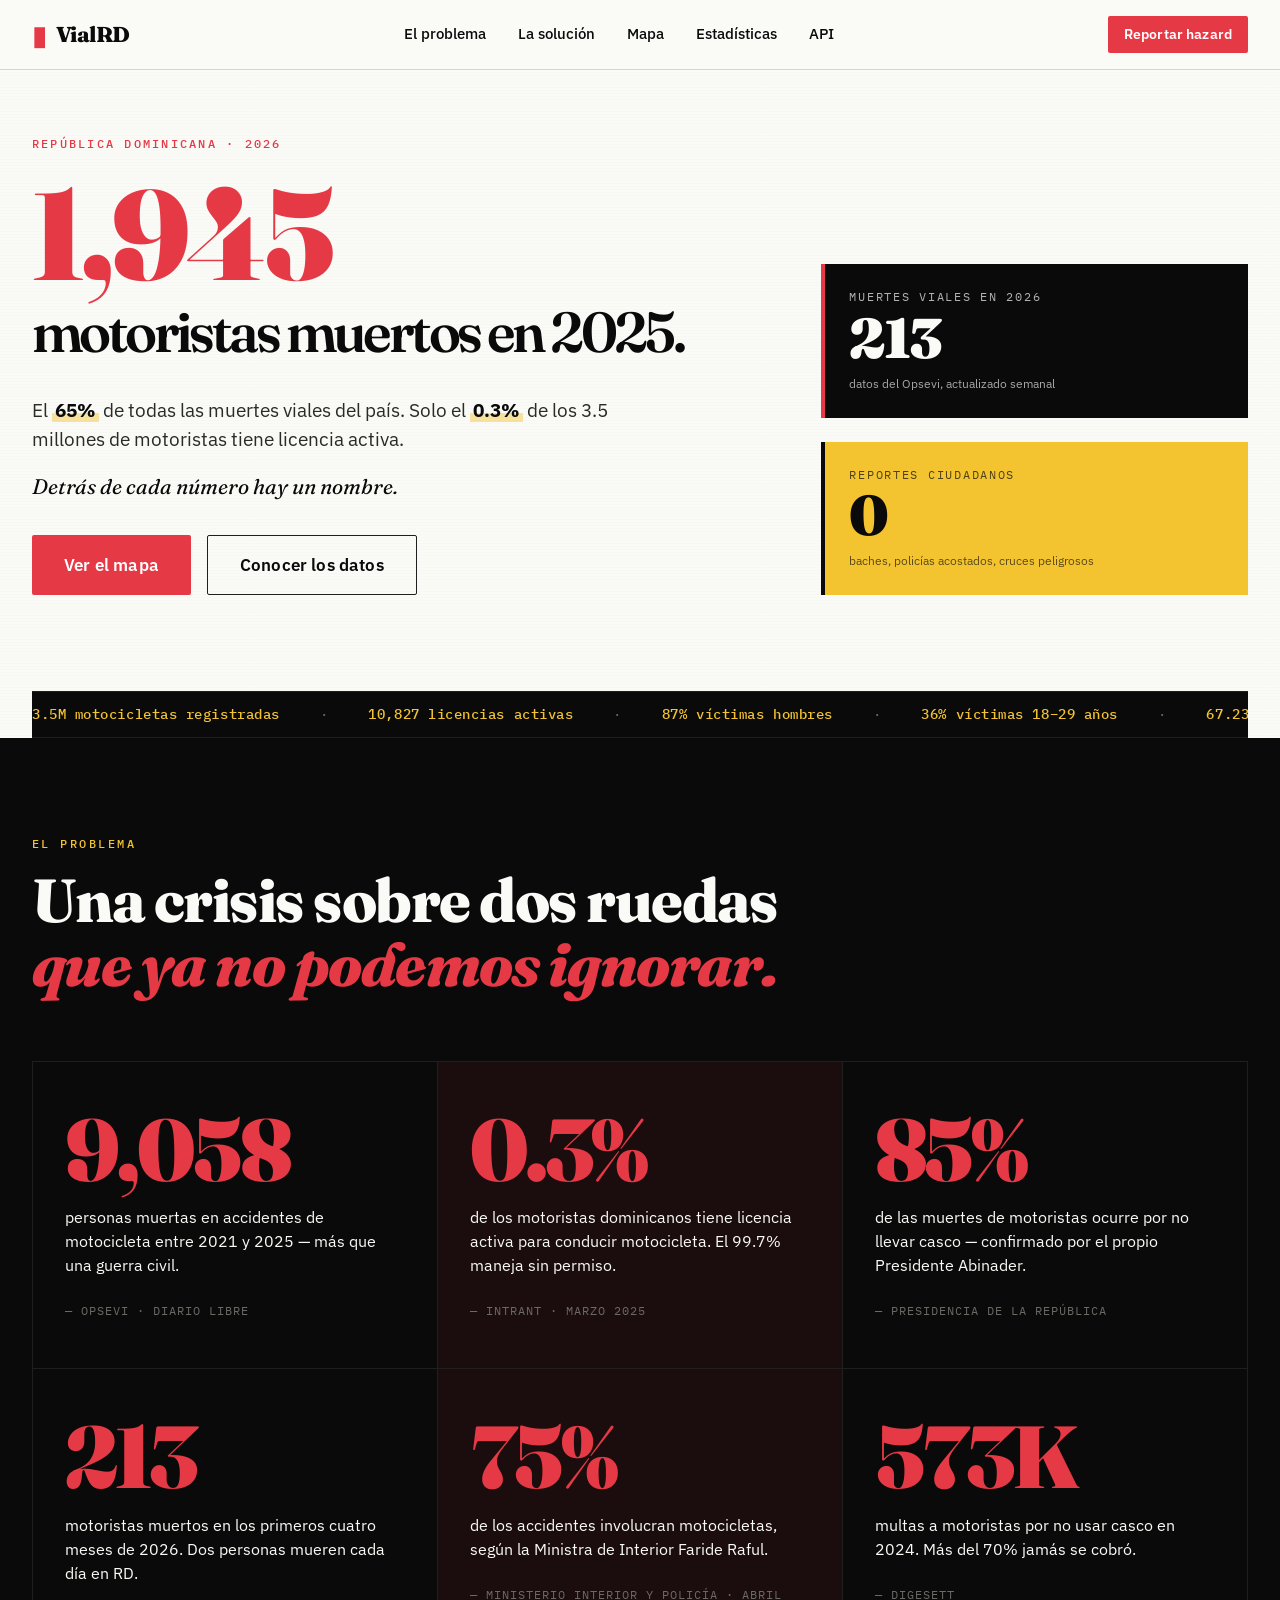
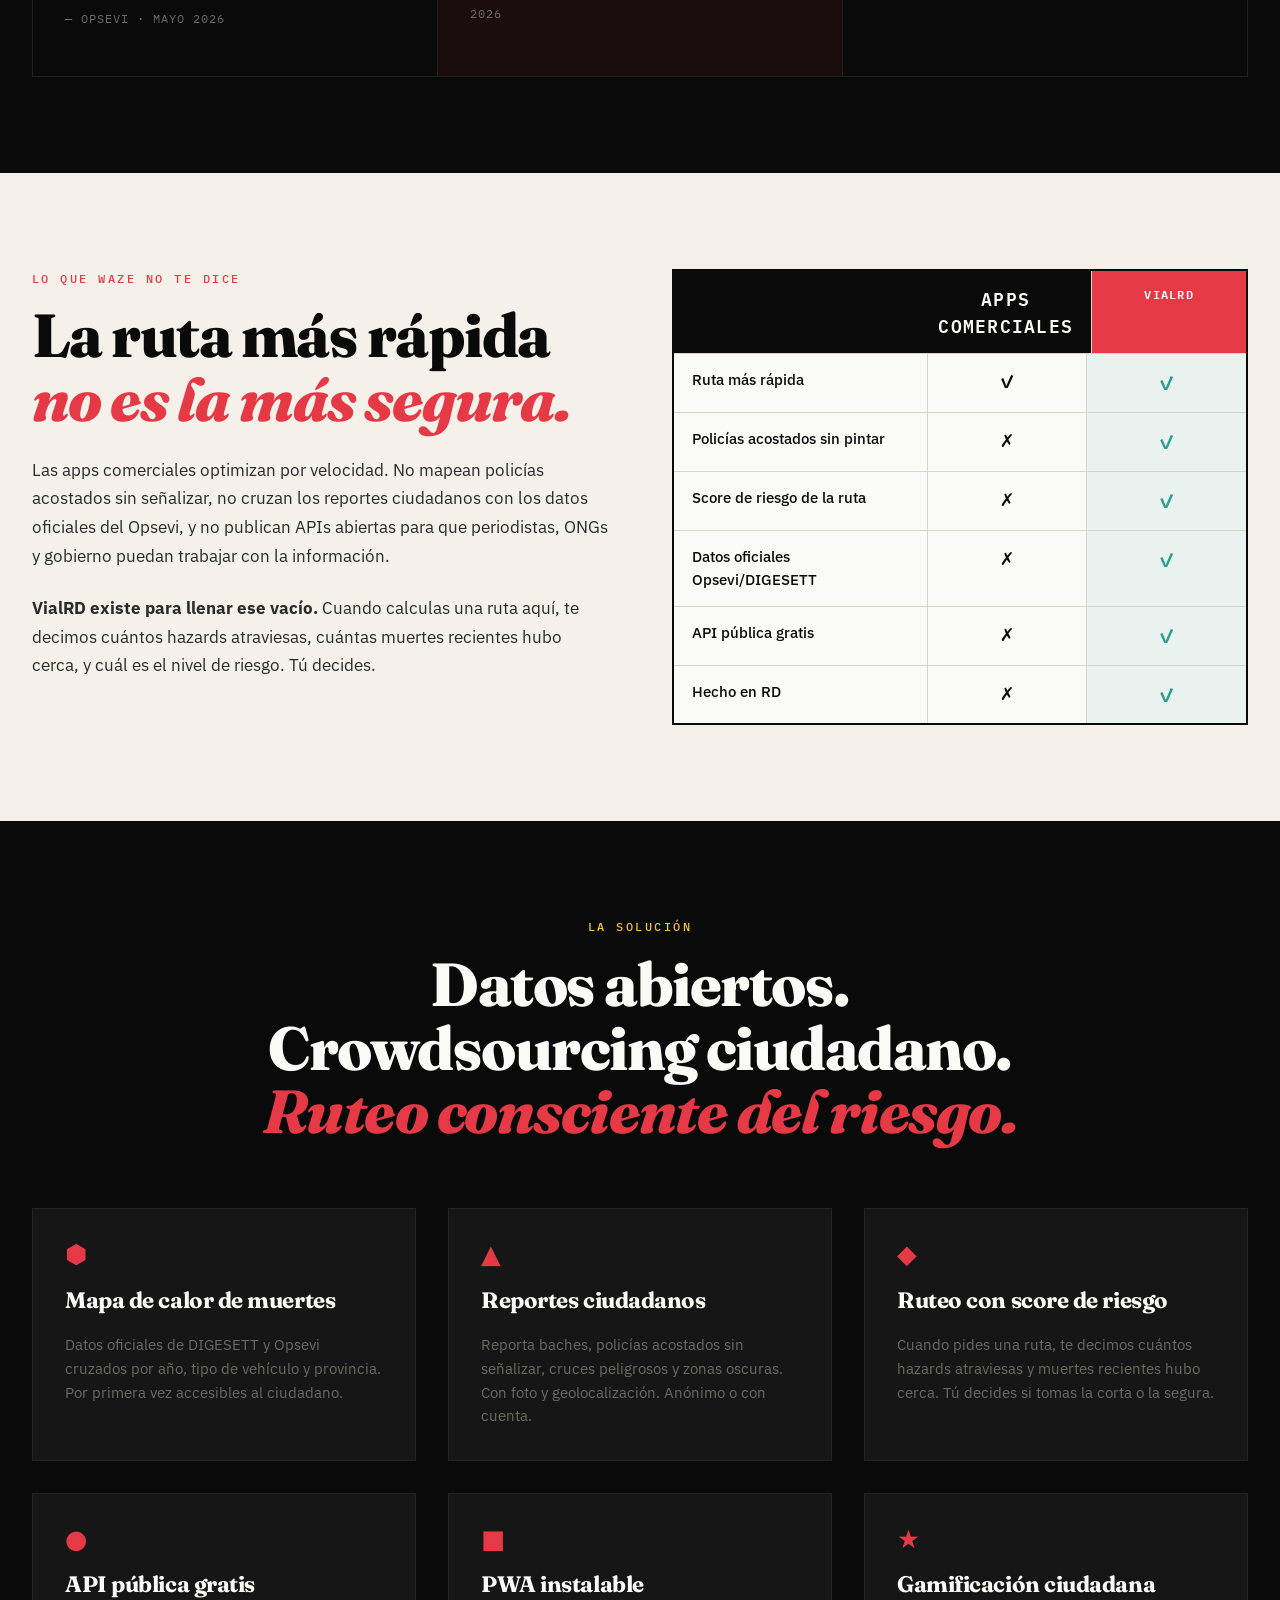
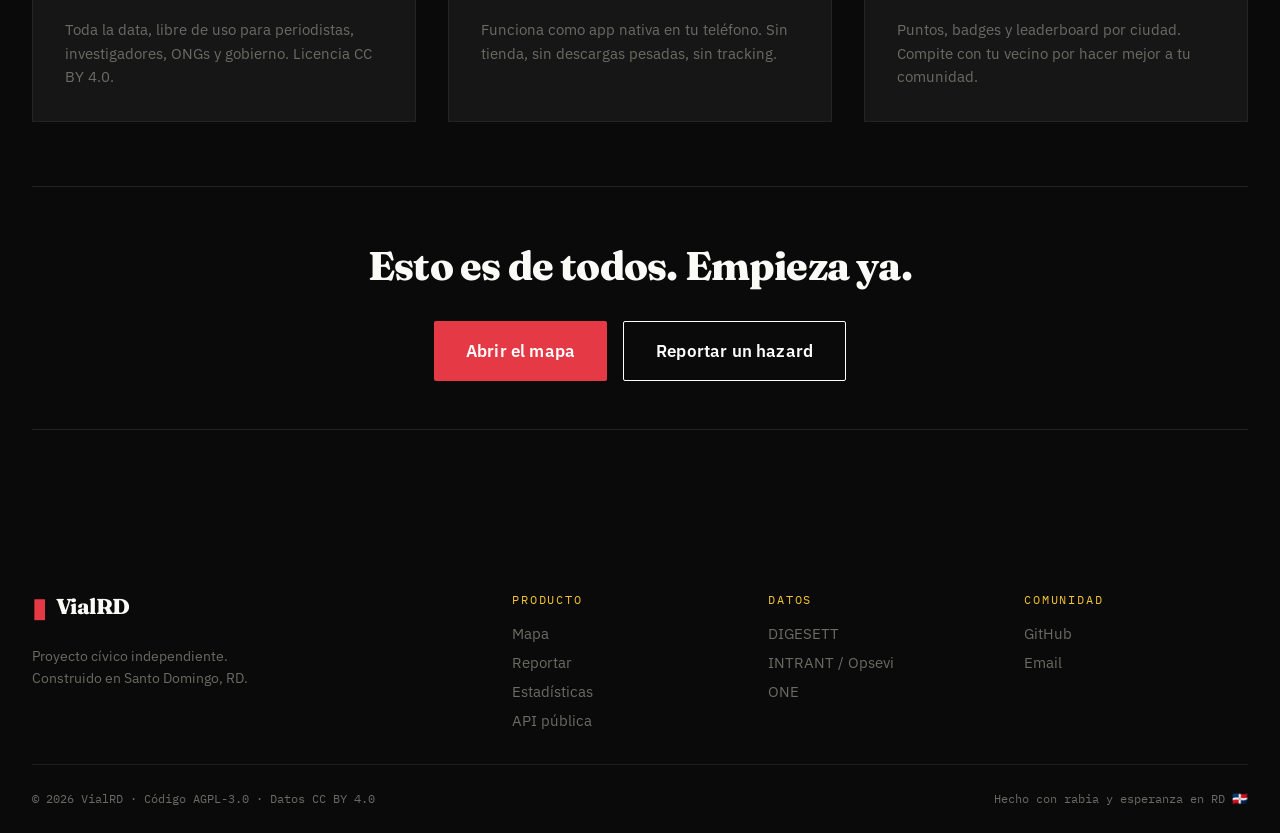
==== index.html @ b94d3d39 "feat: initial MVP — landing + schema + design system" ====
<!DOCTYPE html>
<html lang="es-DO">
<head>
  <meta charset="UTF-8" />
  <meta name="viewport" content="width=device-width, initial-scale=1.0" />
  <meta name="theme-color" content="#0a0a0a" />
  <title>VialRD — Datos viales abiertos de República Dominicana</title>
  <meta name="description" content="Plataforma cívica de datos viales abiertos. Mapeamos muertes, baches y policías acostados sin señalizar. Ruteo consciente del riesgo. 100% gratis, 100% dominicano." />

  <!-- Open Graph -->
  <meta property="og:title" content="VialRD — Datos viales abiertos de RD" />
  <meta property="og:description" content="65% de las muertes viales en RD son motoristas. Solo el 0.3% tiene licencia. Aquí están los datos." />
  <meta property="og:type" content="website" />
  <meta property="og:url" content="https://vialrd.com" />

  <!-- Fuentes: Fraunces (display editorial) + IBM Plex Sans (body) -->
  <link rel="preconnect" href="https://fonts.googleapis.com" />
  <link rel="preconnect" href="https://fonts.gstatic.com" crossorigin />
  <link href="https://fonts.googleapis.com/css2?family=Fraunces:opsz,wght@9..144,400;9..144,600;9..144,800;9..144,900&family=IBM+Plex+Mono:wght@400;500;700&family=IBM+Plex+Sans:wght@400;500;600;700&display=swap" rel="stylesheet" />

  <link rel="stylesheet" href="css/style.css" />
  <link rel="icon" type="image/svg+xml" href="data:image/svg+xml,%3Csvg xmlns='http://www.w3.org/2000/svg' viewBox='0 0 100 100'%3E%3Crect width='100' height='100' fill='%23E63946'/%3E%3Ctext x='50' y='68' font-family='serif' font-size='60' font-weight='900' text-anchor='middle' fill='white'%3EV%3C/text%3E%3C/svg%3E" />
</head>
<body>

  <!-- ════════════════════════════════════════════════════ -->
  <!-- TOP BAR — minimal, editorial                          -->
  <!-- ════════════════════════════════════════════════════ -->
  <header class="topbar">
    <a href="/" class="brand">
      <span class="brand__mark">▮</span>
      <span class="brand__name">VialRD</span>
    </a>
    <nav class="topnav">
      <a href="#problema">El problema</a>
      <a href="#solucion">La solución</a>
      <a href="/app.html">Mapa</a>
      <a href="/stats.html">Estadísticas</a>
      <a href="/api-docs.html">API</a>
    </nav>
    <a href="/reportar.html" class="btn btn--primary btn--sm">Reportar hazard</a>
  </header>

  <!-- ════════════════════════════════════════════════════ -->
  <!-- HERO — datos crudos al frente                          -->
  <!-- ════════════════════════════════════════════════════ -->
  <section class="hero">
    <div class="hero__grid">
      <div class="hero__main">
        <div class="hero__kicker">REPÚBLICA DOMINICANA · 2026</div>
        <h1 class="hero__title">
          <span class="hero__num">1,945</span>
          <span class="hero__label">motoristas muertos en 2025.</span>
        </h1>
        <p class="hero__lede">
          El <strong>65%</strong> de todas las muertes viales del país. Solo el
          <strong>0.3%</strong> de los 3.5 millones de motoristas tiene licencia activa.
          <span class="hero__lede-emphasis">Detrás de cada número hay un nombre.</span>
        </p>
        <div class="hero__cta">
          <a href="/app.html" class="btn btn--primary btn--lg">Ver el mapa</a>
          <a href="#problema" class="btn btn--ghost btn--lg">Conocer los datos</a>
        </div>
      </div>

      <aside class="hero__sidebar">
        <div class="counter">
          <div class="counter__label">muertes viales en 2026</div>
          <div class="counter__value" data-counter="fatalities-ytd">—</div>
          <div class="counter__caption">datos del Opsevi, actualizado semanal</div>
        </div>
        <div class="counter counter--alt">
          <div class="counter__label">reportes ciudadanos</div>
          <div class="counter__value" data-counter="reports-total">—</div>
          <div class="counter__caption">baches, policías acostados, cruces peligrosos</div>
        </div>
      </aside>
    </div>

    <div class="hero__ticker">
      <div class="ticker__track">
        <span>3.5M motocicletas registradas</span><span>·</span>
        <span>10,827 licencias activas</span><span>·</span>
        <span>87% víctimas hombres</span><span>·</span>
        <span>36% víctimas 18–29 años</span><span>·</span>
        <span>67.23 muertes por 100,000 habitantes (OMS)</span><span>·</span>
        <span>573,078 multas sin casco en 2024</span><span>·</span>
        <span>70% de las multas sin cobrar</span><span>·</span>
        <!-- duplicado para loop infinito -->
        <span>3.5M motocicletas registradas</span><span>·</span>
        <span>10,827 licencias activas</span><span>·</span>
        <span>87% víctimas hombres</span><span>·</span>
        <span>36% víctimas 18–29 años</span><span>·</span>
      </div>
    </div>
  </section>

  <!-- ════════════════════════════════════════════════════ -->
  <!-- PROBLEMA — números editoriales tipo magazine          -->
  <!-- ════════════════════════════════════════════════════ -->
  <section id="problema" class="section section--dark">
    <div class="section__inner">
      <div class="section__head">
        <div class="eyebrow">El problema</div>
        <h2 class="section__title">
          Una crisis sobre dos ruedas <em>que ya no podemos ignorar.</em>
        </h2>
      </div>

      <div class="stats-grid">
        <article class="stat-card">
          <div class="stat-card__num">9,058</div>
          <div class="stat-card__desc">
            personas muertas en accidentes de motocicleta entre 2021 y 2025 — más que una guerra civil.
          </div>
          <div class="stat-card__source">— Opsevi · Diario Libre</div>
        </article>

        <article class="stat-card stat-card--accent">
          <div class="stat-card__num">0.3%</div>
          <div class="stat-card__desc">
            de los motoristas dominicanos tiene licencia activa para conducir motocicleta. El 99.7% maneja sin permiso.
          </div>
          <div class="stat-card__source">— INTRANT · marzo 2025</div>
        </article>

        <article class="stat-card">
          <div class="stat-card__num">85%</div>
          <div class="stat-card__desc">
            de las muertes de motoristas ocurre por no llevar casco — confirmado por el propio Presidente Abinader.
          </div>
          <div class="stat-card__source">— Presidencia de la República</div>
        </article>

        <article class="stat-card">
          <div class="stat-card__num">213</div>
          <div class="stat-card__desc">
            motoristas muertos en los primeros cuatro meses de 2026. Dos personas mueren cada día en RD.
          </div>
          <div class="stat-card__source">— Opsevi · mayo 2026</div>
        </article>

        <article class="stat-card stat-card--accent">
          <div class="stat-card__num">75%</div>
          <div class="stat-card__desc">
            de los accidentes involucran motocicletas, según la Ministra de Interior Faride Raful.
          </div>
          <div class="stat-card__source">— Ministerio Interior y Policía · abril 2026</div>
        </article>

        <article class="stat-card">
          <div class="stat-card__num">573K</div>
          <div class="stat-card__desc">
            multas a motoristas por no usar casco en 2024. Más del 70% jamás se cobró.
          </div>
          <div class="stat-card__source">— DIGESETT</div>
        </article>
      </div>
    </div>
  </section>

  <!-- ════════════════════════════════════════════════════ -->
  <!-- LO QUE FALTA — qué Waze y otros NO te dicen           -->
  <!-- ════════════════════════════════════════════════════ -->
  <section class="section section--cream">
    <div class="section__inner">
      <div class="split">
        <div class="split__left">
          <div class="eyebrow eyebrow--dark">Lo que Waze no te dice</div>
          <h2 class="section__title section__title--dark">
            La ruta más rápida <em>no es la más segura.</em>
          </h2>
          <p class="prose">
            Las apps comerciales optimizan por velocidad. No mapean policías acostados sin señalizar,
            no cruzan los reportes ciudadanos con los datos oficiales del Opsevi, y no publican
            APIs abiertas para que periodistas, ONGs y gobierno puedan trabajar con la información.
          </p>
          <p class="prose">
            <strong>VialRD existe para llenar ese vacío.</strong> Cuando calculas una ruta aquí,
            te decimos cuántos hazards atraviesas, cuántas muertes recientes hubo cerca, y cuál es
            el nivel de riesgo. Tú decides.
          </p>
        </div>

        <div class="split__right">
          <div class="comparison">
            <div class="comparison__row comparison__row--head">
              <div></div>
              <div class="comparison__col">Apps comerciales</div>
              <div class="comparison__col comparison__col--us">VialRD</div>
            </div>
            <div class="comparison__row">
              <div class="comparison__feat">Ruta más rápida</div>
              <div class="comparison__col">✓</div>
              <div class="comparison__col comparison__col--us">✓</div>
            </div>
            <div class="comparison__row">
              <div class="comparison__feat">Policías acostados sin pintar</div>
              <div class="comparison__col">✗</div>
              <div class="comparison__col comparison__col--us">✓</div>
            </div>
            <div class="comparison__row">
              <div class="comparison__feat">Score de riesgo de la ruta</div>
              <div class="comparison__col">✗</div>
              <div class="comparison__col comparison__col--us">✓</div>
            </div>
            <div class="comparison__row">
              <div class="comparison__feat">Datos oficiales Opsevi/DIGESETT</div>
              <div class="comparison__col">✗</div>
              <div class="comparison__col comparison__col--us">✓</div>
            </div>
            <div class="comparison__row">
              <div class="comparison__feat">API pública gratis</div>
              <div class="comparison__col">✗</div>
              <div class="comparison__col comparison__col--us">✓</div>
            </div>
            <div class="comparison__row">
              <div class="comparison__feat">Hecho en RD</div>
              <div class="comparison__col">✗</div>
              <div class="comparison__col comparison__col--us">✓</div>
            </div>
          </div>
        </div>
      </div>
    </div>
  </section>

  <!-- ════════════════════════════════════════════════════ -->
  <!-- SOLUCIÓN — features                                    -->
  <!-- ════════════════════════════════════════════════════ -->
  <section id="solucion" class="section section--dark">
    <div class="section__inner">
      <div class="section__head section__head--center">
        <div class="eyebrow">La solución</div>
        <h2 class="section__title">
          Datos abiertos. Crowdsourcing ciudadano. <em>Ruteo consciente del riesgo.</em>
        </h2>
      </div>

      <div class="features">
        <article class="feature">
          <div class="feature__icon">⬢</div>
          <h3>Mapa de calor de muertes</h3>
          <p>Datos oficiales de DIGESETT y Opsevi cruzados por año, tipo de vehículo y provincia. Por primera vez accesibles al ciudadano.</p>
        </article>

        <article class="feature">
          <div class="feature__icon">▲</div>
          <h3>Reportes ciudadanos</h3>
          <p>Reporta baches, policías acostados sin señalizar, cruces peligrosos y zonas oscuras. Con foto y geolocalización. Anónimo o con cuenta.</p>
        </article>

        <article class="feature">
          <div class="feature__icon">◆</div>
          <h3>Ruteo con score de riesgo</h3>
          <p>Cuando pides una ruta, te decimos cuántos hazards atraviesas y muertes recientes hubo cerca. Tú decides si tomas la corta o la segura.</p>
        </article>

        <article class="feature">
          <div class="feature__icon">●</div>
          <h3>API pública gratis</h3>
          <p>Toda la data, libre de uso para periodistas, investigadores, ONGs y gobierno. Licencia CC BY 4.0.</p>
        </article>

        <article class="feature">
          <div class="feature__icon">■</div>
          <h3>PWA instalable</h3>
          <p>Funciona como app nativa en tu teléfono. Sin tienda, sin descargas pesadas, sin tracking.</p>
        </article>

        <article class="feature">
          <div class="feature__icon">★</div>
          <h3>Gamificación ciudadana</h3>
          <p>Puntos, badges y leaderboard por ciudad. Compite con tu vecino por hacer mejor a tu comunidad.</p>
        </article>
      </div>

      <div class="cta-band">
        <h3>Esto es de todos. Empieza ya.</h3>
        <div class="cta-band__buttons">
          <a href="/app.html" class="btn btn--primary btn--lg">Abrir el mapa</a>
          <a href="/reportar.html" class="btn btn--outline btn--lg">Reportar un hazard</a>
        </div>
      </div>
    </div>
  </section>

  <!-- ════════════════════════════════════════════════════ -->
  <!-- FOOTER                                                 -->
  <!-- ════════════════════════════════════════════════════ -->
  <footer class="footer">
    <div class="footer__inner">
      <div class="footer__col">
        <div class="brand brand--footer">
          <span class="brand__mark">▮</span>
          <span class="brand__name">VialRD</span>
        </div>
        <p class="footer__tag">
          Proyecto cívico independiente.<br />
          Construido en Santo Domingo, RD.
        </p>
      </div>
      <div class="footer__col">
        <div class="footer__heading">Producto</div>
        <a href="/app.html">Mapa</a>
        <a href="/reportar.html">Reportar</a>
        <a href="/stats.html">Estadísticas</a>
        <a href="/api-docs.html">API pública</a>
      </div>
      <div class="footer__col">
        <div class="footer__heading">Datos</div>
        <a href="https://datos.gob.do" target="_blank" rel="noopener">DIGESETT</a>
        <a href="https://intrant.gob.do" target="_blank" rel="noopener">INTRANT / Opsevi</a>
        <a href="https://one.gob.do" target="_blank" rel="noopener">ONE</a>
      </div>
      <div class="footer__col">
        <div class="footer__heading">Comunidad</div>
        <a href="https://github.com/datard-cybe/vialrd" target="_blank" rel="noopener">GitHub</a>
        <a href="mailto:contacto@vialrd.com">Email</a>
      </div>
    </div>
    <div class="footer__bottom">
      <span>© 2026 VialRD · Código AGPL-3.0 · Datos CC BY 4.0</span>
      <span>Hecho con rabia y esperanza en RD 🇩🇴</span>
    </div>
  </footer>

  <script type="module" src="js/app.js"></script>
</body>
</html>
---- css/style.css ----
/* ===========================================================
   VialRD — Design system
   Estética: editorial · periodística · datos crudos al frente
   =========================================================== */

:root {
  /* Paleta — alerta vial + editorial */
  --c-bg:           #fafaf7;     /* crema cálido */
  --c-bg-dark:      #0a0a0a;     /* negro periódico */
  --c-bg-cream:     #f5f1ea;     /* crema más profundo */
  --c-ink:          #0a0a0a;     /* texto principal */
  --c-ink-soft:     #2a2a28;
  --c-ink-mute:     #6b6a64;
  --c-line:         #d8d4ca;
  --c-line-dark:    #1f1f1f;

  /* Acentos — semáforo */
  --c-accent:       #e63946;     /* rojo de alerta */
  --c-accent-dark:  #b8232f;
  --c-yellow:       #f4c430;     /* señal de tránsito */
  --c-yellow-dark:  #c89e1f;
  --c-green:        #2a9d8f;     /* OK */

  /* Tipografía */
  --f-display: 'Fraunces', 'Times New Roman', serif;
  --f-body:    'IBM Plex Sans', system-ui, sans-serif;
  --f-mono:    'IBM Plex Mono', 'SF Mono', Menlo, monospace;

  /* Spacing */
  --s-1: 0.5rem;
  --s-2: 1rem;
  --s-3: 1.5rem;
  --s-4: 2rem;
  --s-5: 3rem;
  --s-6: 4rem;
  --s-7: 6rem;
  --s-8: 8rem;

  /* Layout */
  --max-w: 1280px;
  --radius: 0;       /* editorial = sin redondeo, líneas duras */
  --radius-sm: 2px;
}

/* === Reset === */
*, *::before, *::after { box-sizing: border-box; margin: 0; padding: 0; }
html { scroll-behavior: smooth; -webkit-text-size-adjust: 100%; }
body {
  font-family: var(--f-body);
  font-size: 17px;
  line-height: 1.55;
  color: var(--c-ink);
  background: var(--c-bg);
  -webkit-font-smoothing: antialiased;
  -moz-osx-font-smoothing: grayscale;
  overflow-x: hidden;
}
img, svg { display: block; max-width: 100%; }
button { font-family: inherit; cursor: pointer; border: none; background: none; }
a { color: inherit; text-decoration: none; transition: color 0.15s ease; }
em { font-style: italic; font-family: var(--f-display); }

/* ============================================================ */
/* TOPBAR                                                       */
/* ============================================================ */
.topbar {
  position: sticky;
  top: 0;
  z-index: 100;
  display: flex;
  align-items: center;
  justify-content: space-between;
  padding: var(--s-2) var(--s-4);
  background: var(--c-bg);
  border-bottom: 1px solid var(--c-line);
  backdrop-filter: blur(8px);
}

.brand {
  display: flex;
  align-items: center;
  gap: 10px;
  font-family: var(--f-display);
  font-weight: 800;
  font-size: 1.35rem;
  letter-spacing: -0.02em;
}
.brand__mark {
  color: var(--c-accent);
  font-size: 1.6rem;
  line-height: 0.8;
  transform: translateY(2px);
}
.brand--footer { color: var(--c-bg); }
.brand--footer .brand__mark { color: var(--c-accent); }

.topnav {
  display: flex;
  gap: var(--s-4);
  font-size: 0.92rem;
  font-weight: 500;
}
.topnav a {
  position: relative;
  padding: 4px 0;
}
.topnav a:hover { color: var(--c-accent); }
.topnav a::after {
  content: '';
  position: absolute;
  left: 0; right: 0; bottom: -2px;
  height: 2px;
  background: var(--c-accent);
  transform: scaleX(0);
  transform-origin: left;
  transition: transform 0.2s ease;
}
.topnav a:hover::after { transform: scaleX(1); }

@media (max-width: 768px) {
  .topnav { display: none; }
}

/* ============================================================ */
/* BUTTONS                                                      */
/* ============================================================ */
.btn {
  display: inline-flex;
  align-items: center;
  justify-content: center;
  padding: 12px 22px;
  font-family: var(--f-body);
  font-weight: 600;
  font-size: 0.95rem;
  letter-spacing: 0.01em;
  border-radius: var(--radius-sm);
  transition: all 0.18s ease;
  white-space: nowrap;
  cursor: pointer;
}
.btn--sm { padding: 8px 16px; font-size: 0.85rem; }
.btn--lg { padding: 16px 32px; font-size: 1.05rem; }

.btn--primary {
  background: var(--c-accent);
  color: white;
}
.btn--primary:hover {
  background: var(--c-accent-dark);
  transform: translateY(-1px);
  box-shadow: 0 6px 20px rgba(230, 57, 70, 0.25);
}

.btn--ghost {
  background: transparent;
  color: var(--c-ink);
  border: 1px solid var(--c-line-dark);
}
.btn--ghost:hover {
  background: var(--c-ink);
  color: white;
}

.btn--outline {
  background: transparent;
  color: white;
  border: 1px solid white;
}
.btn--outline:hover {
  background: white;
  color: var(--c-ink);
}

/* ============================================================ */
/* HERO                                                         */
/* ============================================================ */
.hero {
  position: relative;
  padding: var(--s-6) var(--s-4) 0;
  overflow: hidden;
}
.hero::before {
  /* sutil textura de papel de periódico */
  content: '';
  position: absolute;
  inset: 0;
  background-image:
    repeating-linear-gradient(
      0deg,
      transparent,
      transparent 2px,
      rgba(0,0,0,0.012) 2px,
      rgba(0,0,0,0.012) 3px
    );
  pointer-events: none;
}

.hero__grid {
  position: relative;
  display: grid;
  grid-template-columns: 1.7fr 1fr;
  gap: var(--s-6);
  max-width: var(--max-w);
  margin: 0 auto;
  padding-bottom: var(--s-6);
}
@media (max-width: 900px) {
  .hero__grid { grid-template-columns: 1fr; gap: var(--s-4); }
}

.hero__kicker {
  font-family: var(--f-mono);
  font-size: 0.78rem;
  font-weight: 500;
  letter-spacing: 0.18em;
  color: var(--c-accent);
  margin-bottom: var(--s-3);
  text-transform: uppercase;
}

.hero__title {
  font-family: var(--f-display);
  font-weight: 900;
  font-size: clamp(3rem, 8vw, 6.5rem);
  line-height: 0.95;
  letter-spacing: -0.035em;
  margin-bottom: var(--s-4);
}
.hero__num {
  display: block;
  color: var(--c-accent);
  font-size: 1.25em;
  line-height: 0.9;
  font-variant-numeric: tabular-nums;
  font-feature-settings: 'tnum';
}
.hero__label {
  display: block;
  color: var(--c-ink);
  margin-top: 8px;
  font-size: 0.55em;
  font-weight: 600;
  line-height: 1.1;
}

.hero__lede {
  max-width: 640px;
  font-size: 1.2rem;
  line-height: 1.55;
  color: var(--c-ink-soft);
  margin-bottom: var(--s-4);
}
.hero__lede strong {
  color: var(--c-ink);
  font-weight: 700;
  background: linear-gradient(180deg, transparent 65%, rgba(244,196,48,0.45) 65%);
  padding: 0 3px;
}
.hero__lede-emphasis {
  display: block;
  margin-top: var(--s-2);
  font-family: var(--f-display);
  font-style: italic;
  font-size: 1.1em;
  color: var(--c-ink);
}

.hero__cta {
  display: flex;
  gap: var(--s-2);
  flex-wrap: wrap;
}

/* Sidebar counters */
.hero__sidebar {
  display: flex;
  flex-direction: column;
  gap: var(--s-3);
  align-self: end;
}

.counter {
  background: var(--c-ink);
  color: var(--c-bg);
  padding: var(--s-3) var(--s-3);
  border-left: 4px solid var(--c-accent);
}
.counter--alt {
  background: var(--c-yellow);
  color: var(--c-ink);
  border-left-color: var(--c-ink);
}
.counter__label {
  font-family: var(--f-mono);
  font-size: 0.72rem;
  text-transform: uppercase;
  letter-spacing: 0.15em;
  opacity: 0.7;
  margin-bottom: 4px;
}
.counter__value {
  font-family: var(--f-display);
  font-size: 3.5rem;
  font-weight: 900;
  line-height: 1;
  letter-spacing: -0.03em;
  font-variant-numeric: tabular-nums;
}
.counter__caption {
  font-size: 0.78rem;
  opacity: 0.65;
  margin-top: 8px;
}

/* Ticker tape de datos */
.hero__ticker {
  margin-top: var(--s-4);
  border-top: 1px solid var(--c-line-dark);
  border-bottom: 1px solid var(--c-line-dark);
  background: var(--c-ink);
  color: var(--c-bg);
  overflow: hidden;
}
.ticker__track {
  display: flex;
  gap: var(--s-3);
  padding: 12px 0;
  white-space: nowrap;
  animation: ticker 50s linear infinite;
  font-family: var(--f-mono);
  font-size: 0.85rem;
  letter-spacing: 0.04em;
}
.ticker__track span:not(:nth-child(even)) { color: var(--c-yellow); font-weight: 500; }
.ticker__track span:nth-child(even) { color: var(--c-ink-mute); padding: 0 var(--s-2); }

@keyframes ticker {
  from { transform: translateX(0); }
  to   { transform: translateX(-50%); }
}

/* ============================================================ */
/* SECTIONS                                                     */
/* ============================================================ */
.section { padding: var(--s-7) var(--s-4); }
.section--dark { background: var(--c-bg-dark); color: var(--c-bg); }
.section--cream { background: var(--c-bg-cream); }
.section__inner { max-width: var(--max-w); margin: 0 auto; }

.section__head { max-width: 800px; margin-bottom: var(--s-6); }
.section__head--center { margin: 0 auto var(--s-6); text-align: center; }

.eyebrow {
  font-family: var(--f-mono);
  font-size: 0.78rem;
  font-weight: 500;
  letter-spacing: 0.2em;
  color: var(--c-yellow);
  text-transform: uppercase;
  margin-bottom: var(--s-2);
}
.eyebrow--dark { color: var(--c-accent); }

.section__title {
  font-family: var(--f-display);
  font-weight: 800;
  font-size: clamp(2rem, 5vw, 3.8rem);
  line-height: 1.05;
  letter-spacing: -0.025em;
}
.section__title--dark { color: var(--c-ink); }
.section__title em { color: var(--c-accent); font-style: italic; }

.prose {
  font-size: 1.05rem;
  line-height: 1.7;
  color: var(--c-ink-soft);
  margin-top: var(--s-3);
  max-width: 60ch;
}

/* ============================================================ */
/* STATS GRID                                                   */
/* ============================================================ */
.stats-grid {
  display: grid;
  grid-template-columns: repeat(3, 1fr);
  gap: 0;
  border-top: 1px solid #1f1f1f;
  border-left: 1px solid #1f1f1f;
}
@media (max-width: 900px) { .stats-grid { grid-template-columns: repeat(2, 1fr); } }
@media (max-width: 600px) { .stats-grid { grid-template-columns: 1fr; } }

.stat-card {
  padding: var(--s-5) var(--s-4);
  border-right: 1px solid #1f1f1f;
  border-bottom: 1px solid #1f1f1f;
  background: transparent;
  transition: background 0.2s ease;
}
.stat-card:hover { background: #161616; }
.stat-card--accent { background: rgba(230, 57, 70, 0.08); }
.stat-card--accent:hover { background: rgba(230, 57, 70, 0.14); }

.stat-card__num {
  font-family: var(--f-display);
  font-weight: 900;
  font-size: clamp(3.5rem, 7vw, 5.5rem);
  line-height: 0.9;
  letter-spacing: -0.04em;
  color: var(--c-accent);
  font-variant-numeric: tabular-nums;
  margin-bottom: var(--s-2);
}
.stat-card__desc {
  font-size: 1rem;
  line-height: 1.5;
  color: var(--c-bg);
  margin-bottom: var(--s-3);
  max-width: 38ch;
}
.stat-card__source {
  font-family: var(--f-mono);
  font-size: 0.78rem;
  color: var(--c-ink-mute);
  text-transform: uppercase;
  letter-spacing: 0.08em;
}

/* ============================================================ */
/* SPLIT (problema vs solución comparativa)                    */
/* ============================================================ */
.split {
  display: grid;
  grid-template-columns: 1fr 1fr;
  gap: var(--s-6);
  align-items: start;
}
@media (max-width: 900px) { .split { grid-template-columns: 1fr; } }

.comparison {
  background: var(--c-bg);
  border: 2px solid var(--c-ink);
  font-size: 0.95rem;
}
.comparison__row {
  display: grid;
  grid-template-columns: 1.6fr 1fr 1fr;
  border-bottom: 1px solid var(--c-line);
}
.comparison__row:last-child { border-bottom: none; }
.comparison__row--head {
  background: var(--c-ink);
  color: var(--c-bg);
  font-family: var(--f-mono);
  font-size: 0.78rem;
  text-transform: uppercase;
  letter-spacing: 0.1em;
  font-weight: 600;
}

.comparison__feat {
  padding: 14px 18px;
  font-weight: 500;
  border-right: 1px solid var(--c-line);
}
.comparison__col {
  padding: 14px 18px;
  text-align: center;
  border-right: 1px solid var(--c-line);
  font-weight: 600;
  font-size: 1.1rem;
}
.comparison__col:last-child { border-right: none; }
.comparison__col--us {
  background: rgba(42, 157, 143, 0.08);
  color: var(--c-green);
  font-size: 1.2rem;
}
.comparison__row--head .comparison__col--us {
  background: var(--c-accent);
  color: white;
  font-size: 0.78rem;
}

/* ============================================================ */
/* FEATURES                                                     */
/* ============================================================ */
.features {
  display: grid;
  grid-template-columns: repeat(3, 1fr);
  gap: var(--s-4);
  margin-top: var(--s-5);
}
@media (max-width: 900px) { .features { grid-template-columns: repeat(2, 1fr); } }
@media (max-width: 600px) { .features { grid-template-columns: 1fr; } }

.feature {
  padding: var(--s-4);
  background: #161616;
  border: 1px solid #232323;
  transition: all 0.2s ease;
}
.feature:hover {
  background: #1c1c1c;
  border-color: var(--c-accent);
  transform: translateY(-3px);
}
.feature__icon {
  display: inline-block;
  font-size: 1.6rem;
  color: var(--c-accent);
  margin-bottom: var(--s-2);
  line-height: 1;
}
.feature h3 {
  font-family: var(--f-display);
  font-size: 1.4rem;
  font-weight: 700;
  letter-spacing: -0.02em;
  margin-bottom: var(--s-2);
  color: var(--c-bg);
}
.feature p {
  font-size: 0.95rem;
  line-height: 1.55;
  color: var(--c-ink-mute);
}

/* CTA band */
.cta-band {
  margin-top: var(--s-6);
  padding: var(--s-5) var(--s-4);
  text-align: center;
  border-top: 1px solid #232323;
  border-bottom: 1px solid #232323;
}
.cta-band h3 {
  font-family: var(--f-display);
  font-size: clamp(1.6rem, 3.5vw, 2.5rem);
  font-weight: 800;
  letter-spacing: -0.02em;
  margin-bottom: var(--s-3);
}
.cta-band__buttons {
  display: flex;
  gap: var(--s-2);
  justify-content: center;
  flex-wrap: wrap;
}

/* ============================================================ */
/* FOOTER                                                       */
/* ============================================================ */
.footer {
  background: var(--c-bg-dark);
  color: var(--c-bg);
  padding: var(--s-6) var(--s-4) var(--s-3);
}
.footer__inner {
  max-width: var(--max-w);
  margin: 0 auto;
  display: grid;
  grid-template-columns: 2fr 1fr 1fr 1fr;
  gap: var(--s-4);
  padding-bottom: var(--s-4);
  border-bottom: 1px solid #1f1f1f;
}
@media (max-width: 720px) {
  .footer__inner { grid-template-columns: 1fr 1fr; gap: var(--s-3); }
}

.footer__col { display: flex; flex-direction: column; gap: 6px; font-size: 0.92rem; }
.footer__col a { color: var(--c-ink-mute); }
.footer__col a:hover { color: var(--c-accent); }

.footer__tag {
  margin-top: var(--s-2);
  color: var(--c-ink-mute);
  font-size: 0.9rem;
  line-height: 1.5;
}

.footer__heading {
  font-family: var(--f-mono);
  font-size: 0.78rem;
  text-transform: uppercase;
  letter-spacing: 0.15em;
  color: var(--c-yellow);
  margin-bottom: 8px;
}

.footer__bottom {
  max-width: var(--max-w);
  margin: 0 auto;
  padding-top: var(--s-3);
  display: flex;
  justify-content: space-between;
  font-family: var(--f-mono);
  font-size: 0.78rem;
  color: var(--c-ink-mute);
  flex-wrap: wrap;
  gap: var(--s-2);
}

/* ============================================================ */
/* RESPONSIVE NUDGES                                            */
/* ============================================================ */
@media (max-width: 768px) {
  .section { padding: var(--s-5) var(--s-3); }
  .hero { padding: var(--s-4) var(--s-3) 0; }
}
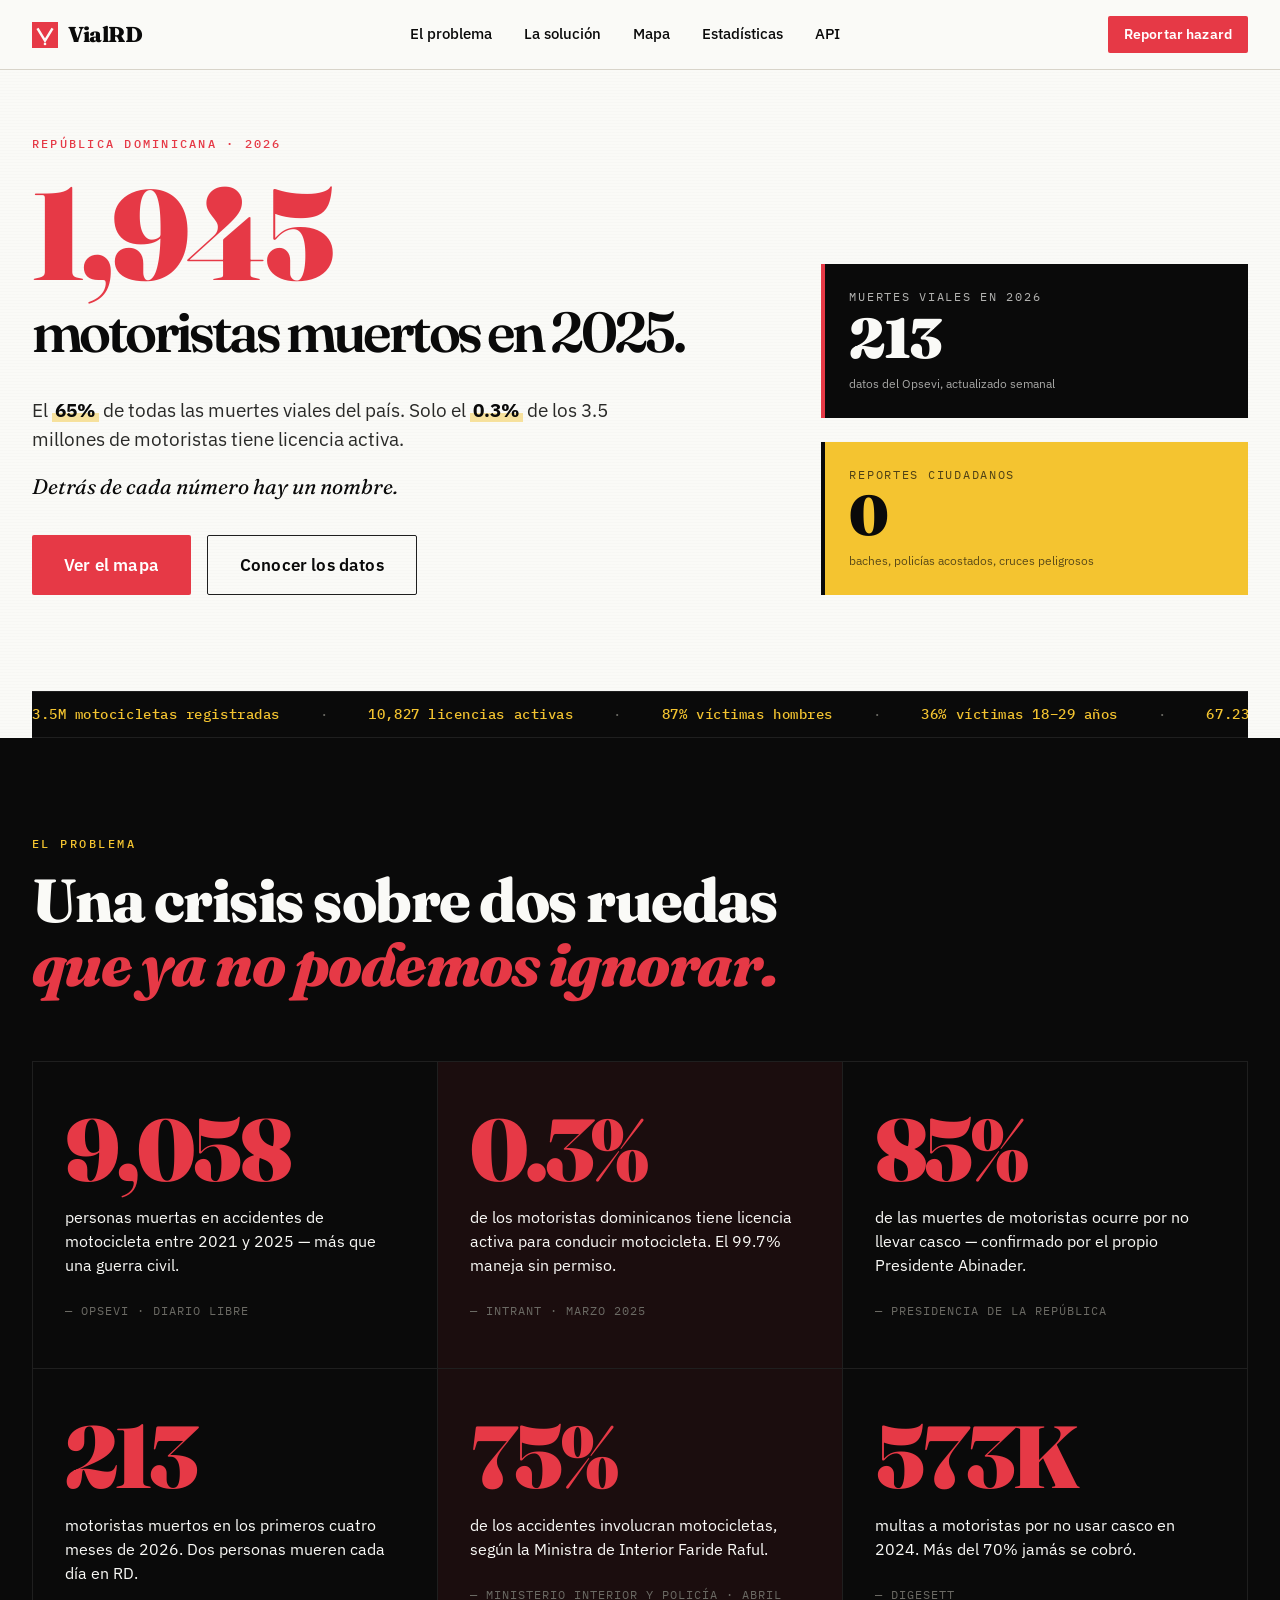
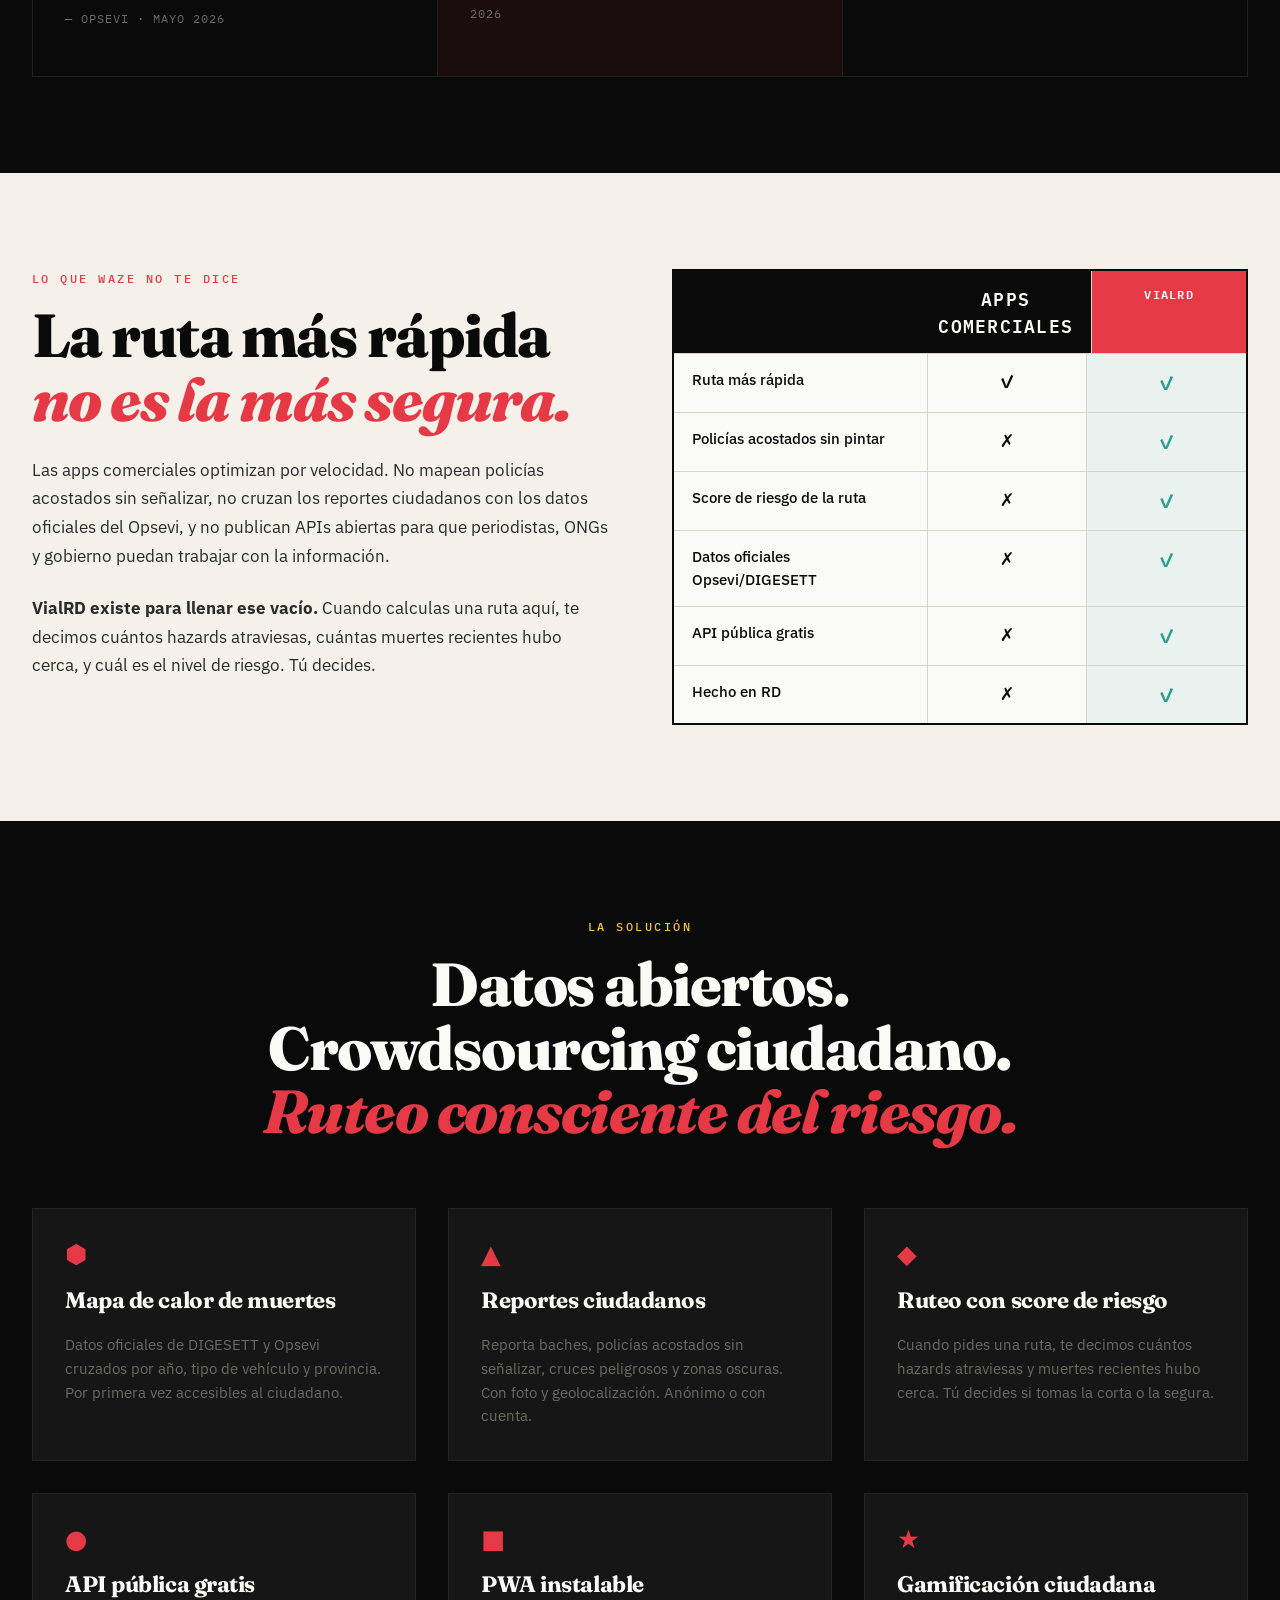
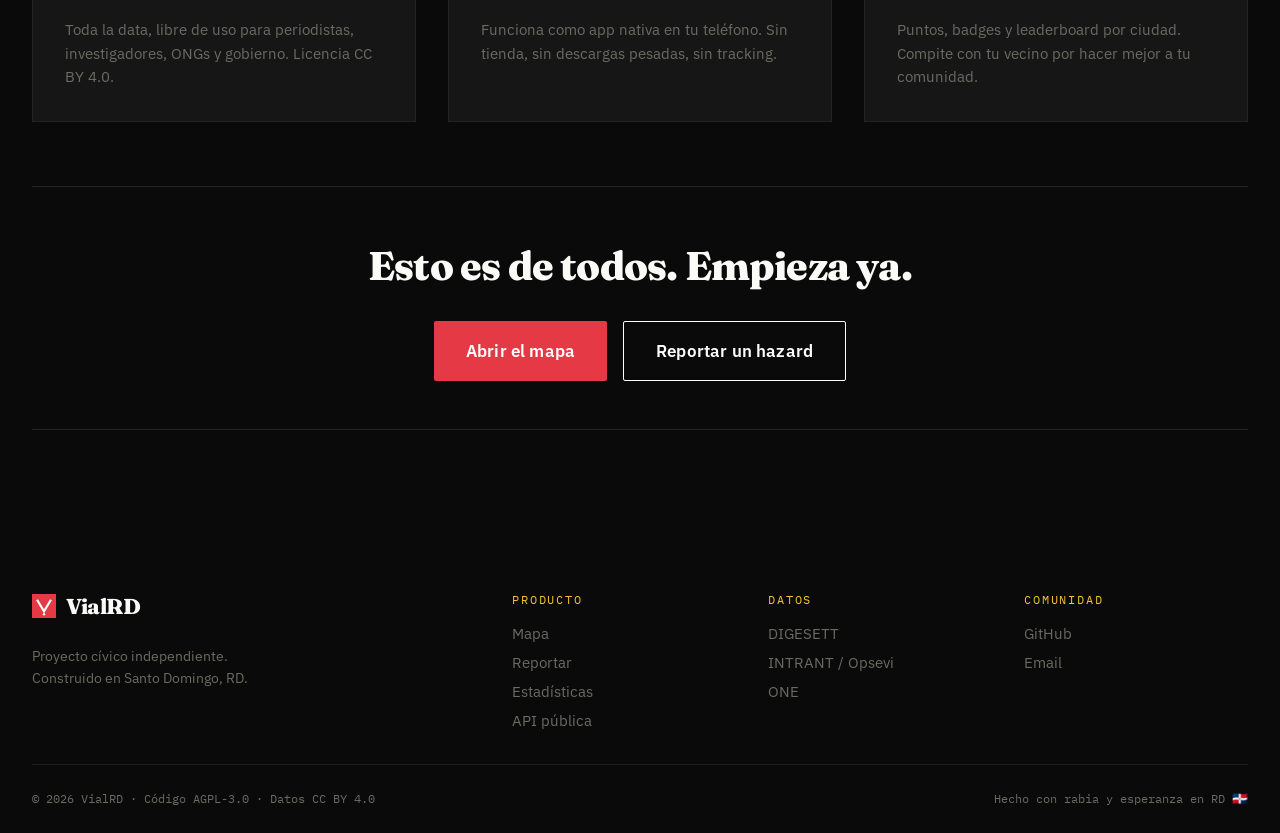
==== commit 0295c274: "fix: logo SVG en index.html (faltaba)" ====
--- a/index.html
+++ b/index.html
@@ -28,7 +28,7 @@
   <!-- ════════════════════════════════════════════════════ -->
   <header class="topbar">
     <a href="/" class="brand">
-      <span class="brand__mark">▮</span>
+      <svg class="brand__mark" viewBox="0 0 32 32" aria-hidden="true" width="24" height="24"><rect width="32" height="32" fill="#e63946"/><path d="M7.5 9 L16 23 L24.5 9" stroke="#fafaf7" stroke-width="3" fill="none" stroke-linejoin="miter" stroke-linecap="square"/><circle cx="16" cy="27" r="1.6" fill="#fafaf7"/></svg>
       <span class="brand__name">VialRD</span>
     </a>
     <nav class="topnav">
@@ -292,7 +292,7 @@
     <div class="footer__inner">
       <div class="footer__col">
         <div class="brand brand--footer">
-          <span class="brand__mark">▮</span>
+          <svg class="brand__mark" viewBox="0 0 32 32" aria-hidden="true" width="24" height="24"><rect width="32" height="32" fill="#e63946"/><path d="M7.5 9 L16 23 L24.5 9" stroke="#fafaf7" stroke-width="3" fill="none" stroke-linejoin="miter" stroke-linecap="square"/><circle cx="16" cy="27" r="1.6" fill="#fafaf7"/></svg>
           <span class="brand__name">VialRD</span>
         </div>
         <p class="footer__tag">
--- a/css/style.css
+++ b/css/style.css
@@ -611,3 +611,38 @@
   .section { padding: var(--s-5) var(--s-3); }
   .hero { padding: var(--s-4) var(--s-3) 0; }
 }
+
+/* ===================================================
+   VialRD — Patch para style.css (v2 — logo SVG)
+   AÑADIR AL FINAL DE css/style.css
+   =================================================== */
+
+/* El nuevo logo es SVG, no carácter unicode.
+   Necesitamos resetear el font-size y ajustar alineación. */
+
+svg.brand__mark {
+  width: 24px;
+  height: 24px;
+  display: inline-block;
+  flex-shrink: 0;
+  transform: translateY(0); /* override del translateY(2px) que era pa' el ▮ */
+}
+
+/* En el footer (fondo oscuro) el rect ya es rojo, no necesita override.
+   Pero aseguramos que se vea: */
+.brand--footer svg.brand__mark {
+  /* nada que cambiar — el SVG ya trae sus colores inline */
+}
+
+/* En desktop hero, ligeramente más grande si lo quieres prominente */
+.topbar .brand svg.brand__mark {
+  width: 26px;
+  height: 26px;
+}
+
+@media (max-width: 600px) {
+  .topbar .brand svg.brand__mark {
+    width: 22px;
+    height: 22px;
+  }
+}
